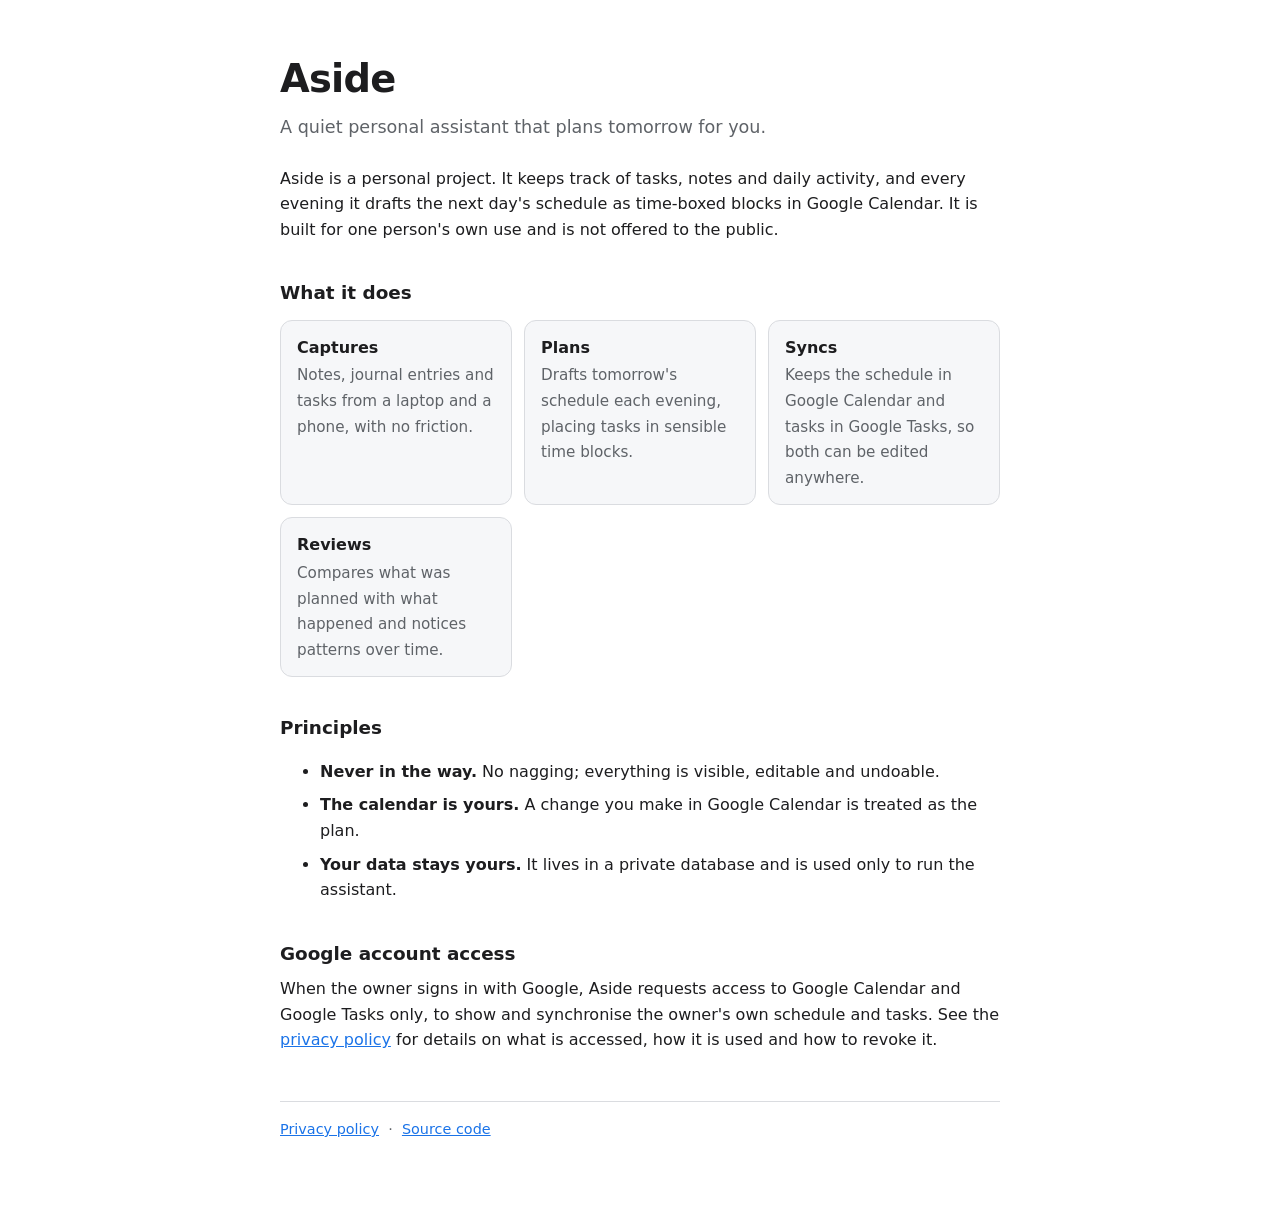
==== site/index.html @ 88512fb5 "add site" ====
<!doctype html>
<html lang="en">
<head>
<meta charset="utf-8">
<meta name="viewport" content="width=device-width, initial-scale=1">
<title>Aside</title>
<meta name="description" content="Aside is a quiet personal assistant that plans the next day's schedule from your tasks, notes and activity.">
<style>
  :root { --bg: #ffffff; --fg: #1d1d1f; --muted: #5f6368; --line: #dadce0; --accent: #1a73e8; --card: #f6f7f9; }
  @media (prefers-color-scheme: dark) {
    :root { --bg: #131316; --fg: #e8e8ea; --muted: #a0a3a8; --line: #2e2f34; --accent: #8ab4f8; --card: #1b1c20; }
  }
  body { margin: 0; background: var(--bg); color: var(--fg); font: 16px/1.6 system-ui, -apple-system, "Segoe UI", Roboto, sans-serif; }
  main { max-width: 720px; margin: 0 auto; padding: 48px 16px 64px; }
  h1 { font-size: 2.4rem; margin: 0; letter-spacing: -0.02em; }
  .tag { color: var(--muted); font-size: 1.1rem; margin: 4px 0 24px; }
  h2 { font-size: 1.15rem; margin: 36px 0 8px; }
  p, li { margin: 8px 0; }
  .grid { display: grid; grid-template-columns: repeat(auto-fit, minmax(210px, 1fr)); gap: 12px; margin-top: 12px; }
  .card { background: var(--card); border: 1px solid var(--line); border-radius: 12px; padding: 14px 16px; }
  .card strong { display: block; margin-bottom: 2px; }
  .card span { color: var(--muted); font-size: 0.95rem; }
  footer { margin-top: 48px; padding-top: 16px; border-top: 1px solid var(--line); color: var(--muted); font-size: 0.9rem; }
  a { color: var(--accent); }
</style>
</head>
<body>
<main>
  <h1>Aside</h1>
  <p class="tag">A quiet personal assistant that plans tomorrow for you.</p>

  <p>Aside is a personal project. It keeps track of tasks, notes and daily activity, and every evening it drafts the next day's schedule as time-boxed blocks in Google Calendar. It is built for one person's own use and is not offered to the public.</p>

  <h2>What it does</h2>
  <div class="grid">
    <div class="card"><strong>Captures</strong><span>Notes, journal entries and tasks from a laptop and a phone, with no friction.</span></div>
    <div class="card"><strong>Plans</strong><span>Drafts tomorrow's schedule each evening, placing tasks in sensible time blocks.</span></div>
    <div class="card"><strong>Syncs</strong><span>Keeps the schedule in Google Calendar and tasks in Google Tasks, so both can be edited anywhere.</span></div>
    <div class="card"><strong>Reviews</strong><span>Compares what was planned with what happened and notices patterns over time.</span></div>
  </div>

  <h2>Principles</h2>
  <ul>
    <li><strong>Never in the way.</strong> No nagging; everything is visible, editable and undoable.</li>
    <li><strong>The calendar is yours.</strong> A change you make in Google Calendar is treated as the plan.</li>
    <li><strong>Your data stays yours.</strong> It lives in a private database and is used only to run the assistant.</li>
  </ul>

  <h2>Google account access</h2>
  <p>When the owner signs in with Google, Aside requests access to Google Calendar and Google Tasks only, to show and synchronise the owner's own schedule and tasks. See the <a href="privacy.html">privacy policy</a> for details on what is accessed, how it is used and how to revoke it.</p>

  <footer>
    <a href="privacy.html">Privacy policy</a>
    &nbsp;·&nbsp; <a href="https://github.com/[YOUR-GITHUB-USERNAME]/[REPO-NAME]">Source code</a>
  </footer>
</main>
</body>
</html>
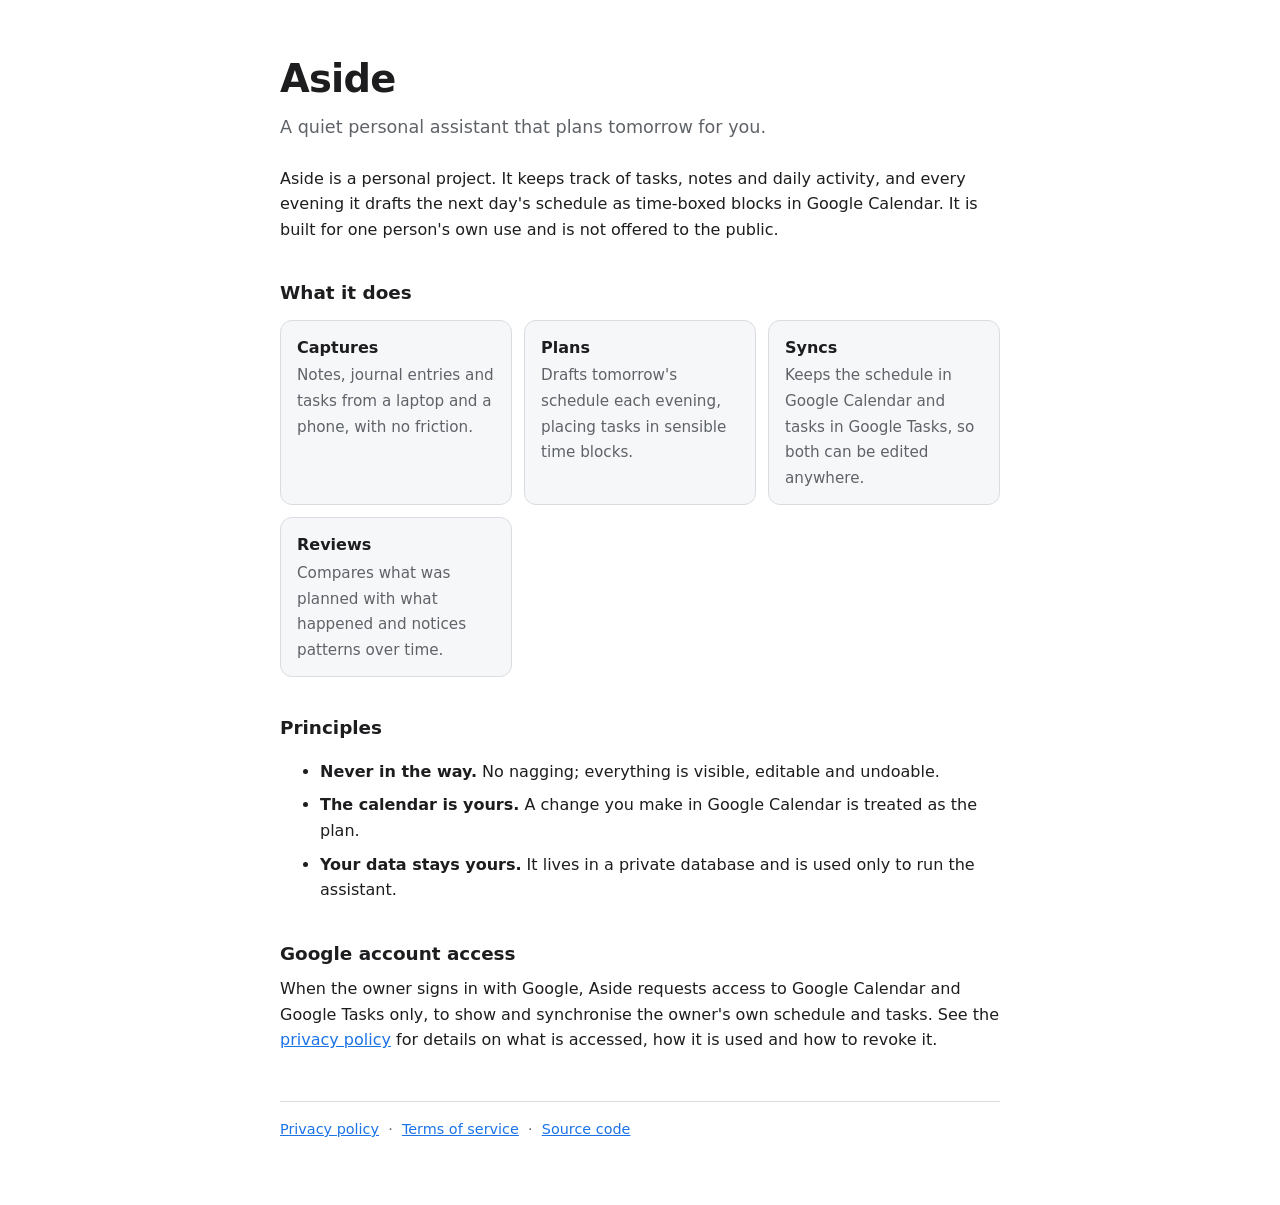
==== commit 9476f408: "Add terms page and Pages deploy workflow" ====
--- a/site/index.html
+++ b/site/index.html
@@ -51,7 +51,8 @@
 
   <footer>
     <a href="privacy.html">Privacy policy</a>
-    &nbsp;·&nbsp; <a href="https://github.com/[YOUR-GITHUB-USERNAME]/[REPO-NAME]">Source code</a>
+    &nbsp;·&nbsp; <a href="terms.html">Terms of service</a>
+    &nbsp;·&nbsp; <a href="https://github.com/akashKawalkar/aside">Source code</a>
   </footer>
 </main>
 </body>
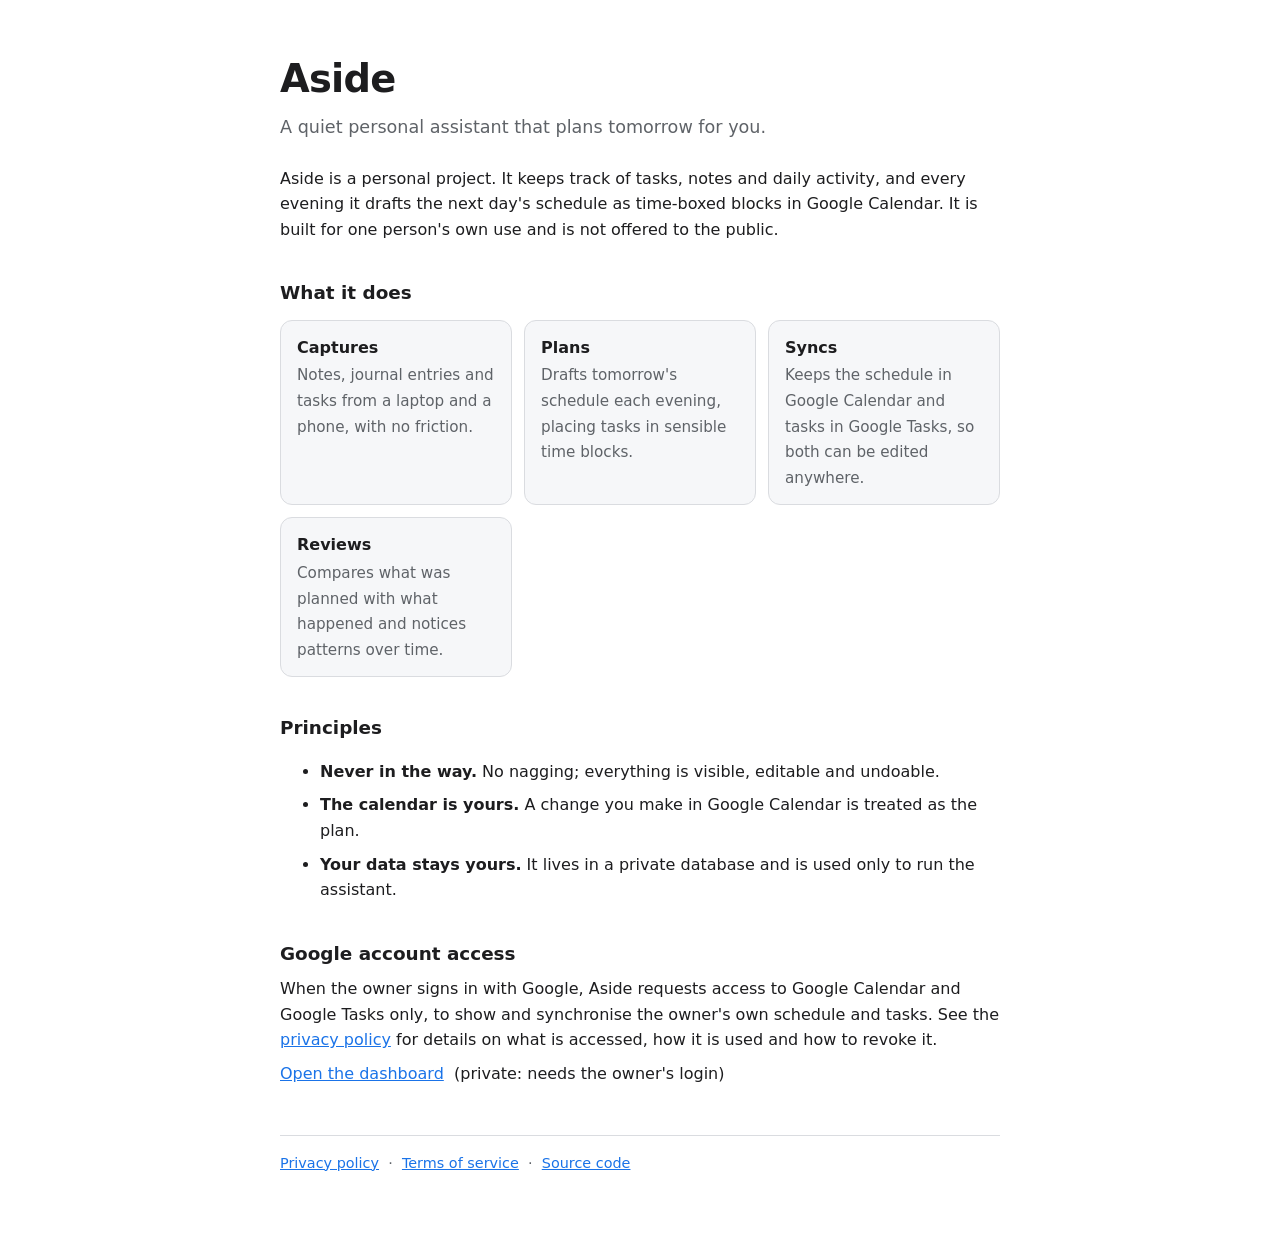
==== commit 4e71ad71: "Add read-only dashboard page and its database function" ====
--- a/site/index.html
+++ b/site/index.html
@@ -49,6 +49,8 @@
   <h2>Google account access</h2>
   <p>When the owner signs in with Google, Aside requests access to Google Calendar and Google Tasks only, to show and synchronise the owner's own schedule and tasks. See the <a href="privacy.html">privacy policy</a> for details on what is accessed, how it is used and how to revoke it.</p>
 
+  <p><a href="app/">Open the dashboard</a> &nbsp;(private: needs the owner's login)</p>
+
   <footer>
     <a href="privacy.html">Privacy policy</a>
     &nbsp;·&nbsp; <a href="terms.html">Terms of service</a>
